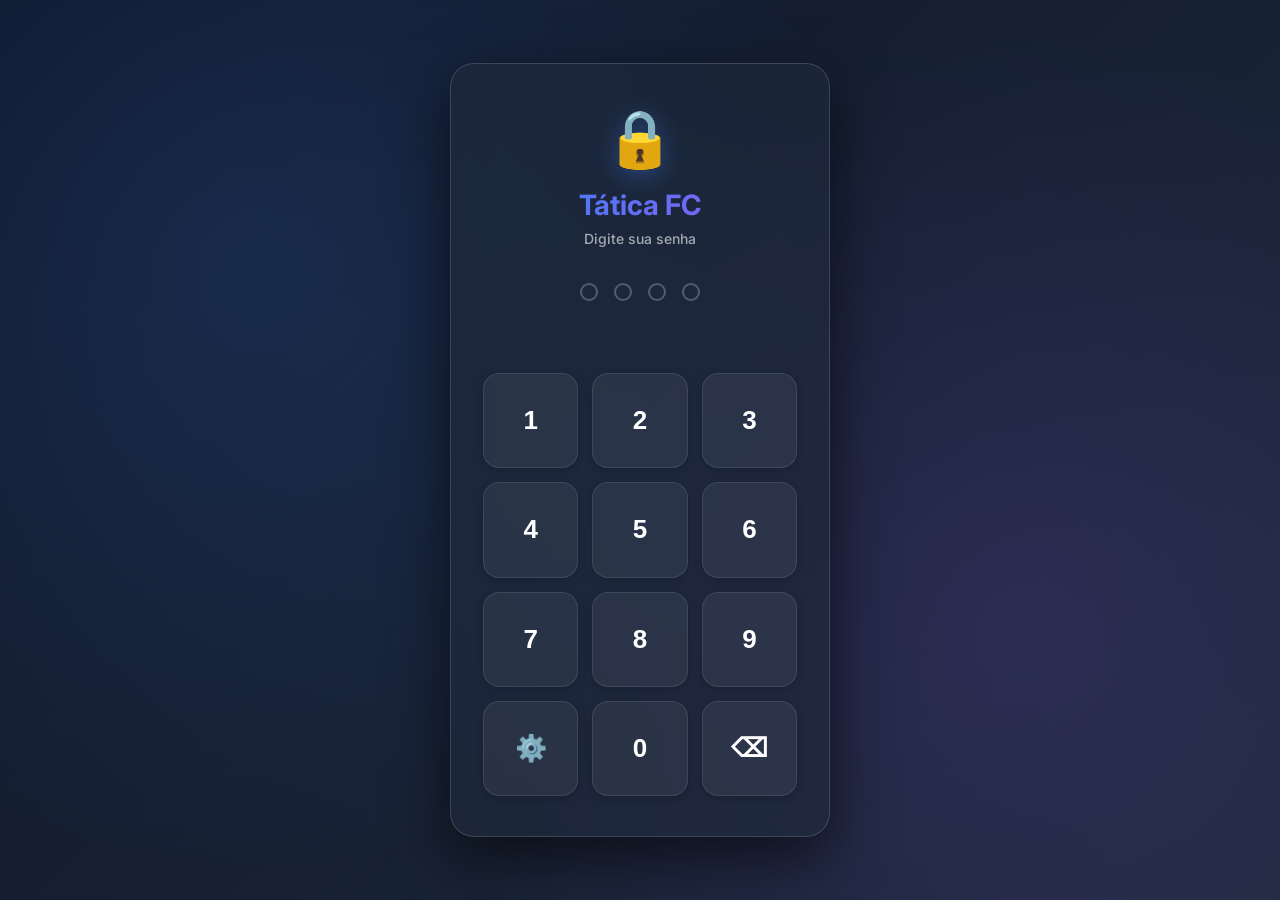
==== tatica.html @ 91f162cd "Create tatica.html" ====
<!DOCTYPE html>
<html lang="pt-BR">
<head>
  <meta charset="UTF-8">
  <meta name="viewport" content="width=device-width, initial-scale=1.0, maximum-scale=1.0, user-scalable=no">
  <title>Tática FC</title>
  <link rel="stylesheet" href="style.css">
</head>
<body>
  <!-- LOGIN -->
  <div id="login-screen" class="pin-screen">
    <div class="pin-container">
      <div class="pin-header">
        <div class="pin-icon">🔒</div>
        <h2>Tática FC</h2>
        <p>Digite sua senha</p>
      </div>
      <div class="pin-dots" id="login-dots"></div>
      <div class="pin-msg" id="login-msg"></div>
      <div class="pin-keypad">
        <button onclick="loginPress('1')">1</button>
        <button onclick="loginPress('2')">2</button>
        <button onclick="loginPress('3')">3</button>
        <button onclick="loginPress('4')">4</button>
        <button onclick="loginPress('5')">5</button>
        <button onclick="loginPress('6')">6</button>
        <button onclick="loginPress('7')">7</button>
        <button onclick="loginPress('8')">8</button>
        <button onclick="loginPress('9')">9</button>
        <button onclick="openChangePassword()">⚙️</button>
        <button onclick="loginPress('0')">0</button>
        <button onclick="loginDel()">⌫</button>
      </div>
    </div>
  </div>

  <!-- TROCAR SENHA -->
  <div id="change-screen" class="pin-screen hidden">
    <div class="pin-container">
      <div class="pin-header">
        <div class="pin-icon" id="change-icon">🔐</div>
        <h2>Alterar Senha</h2>
        <p id="change-subtitle">Digite a senha mestre</p>
      </div>
      <div class="pin-dots" id="change-dots"></div>
      <div class="pin-msg" id="change-msg"></div>
      <div class="pin-keypad">
        <button onclick="changePress('1')">1</button>
        <button onclick="changePress('2')">2</button>
        <button onclick="changePress('3')">3</button>
        <button onclick="changePress('4')">4</button>
        <button onclick="changePress('5')">5</button>
        <button onclick="changePress('6')">6</button>
        <button onclick="changePress('7')">7</button>
        <button onclick="changePress('8')">8</button>
        <button onclick="changePress('9')">9</button>
        <button onclick="closeChangePassword()">✕</button>
        <button onclick="changePress('0')">0</button>
        <button onclick="changeDel()">⌫</button>
      </div>
    </div>
  </div>

  <!-- APP -->
  <div class="app hidden">
    <header class="app-header">
  <div style="display:flex;align-items:center;gap:12px">
    <button onclick="window.location='index.html'" style="padding:8px 12px;border-radius:8px;border:1px solid rgba(255,255,255,.2);background:rgba(255,255,255,.05);color:#f1f5f9;font-size:13px;font-weight:600;cursor:pointer">← Times</button>
    <h1>Tática FC</h1>
  </div>
  <select id="formation-select" onchange="changeFormation()">
    <option value="4-4-2">4-4-2</option>
    <option value="4-3-3">4-3-3</option>
    <option value="4-2-3-1">4-2-3-1</option>
    <option value="4-5-1">4-5-1</option>
    <option value="3-5-2">3-5-2</option>
    <option value="3-4-3">3-4-3</option>
    <option value="5-3-2">5-3-2</option>
    <option value="5-4-1">5-4-1</option>
    <option value="4-1-4-1">4-1-4-1</option>
    <option value="4-3-2-1">4-3-2-1</option>
  </select>
</header>

    <!-- EDITOR DE NOME -->
    <div class="name-editor" id="name-editor">
      <input type="text" id="edit-name-input" placeholder="Selecione um jogador no campo" disabled>
      <button onclick="savePlayerName()" id="save-name-btn" disabled>Salvar</button>
    </div>

    <div id="pitch-container"
         ondragover="allowDrop(event)"
         ondragleave="dragLeave(event)"
         ondrop="dropNoCampo(event)">
      <div class="pitch-lines">
        <div class="grass-pattern"></div>
        <div class="center-circle"></div>
        <div class="penalty-area top"></div>
        <div class="penalty-area bottom"></div>
        <div class="goal-area top"></div>
        <div class="goal-area bottom"></div>
        <div class="halfway-line"></div>
      </div>
      <div id="field-players"></div>
    </div>

    <!-- ADICIONAR JOGADOR -->
    <div class="add-player-bar">
  <input type="number" id="new-player-number" placeholder="Nº" 
         min="1" max="99" class="input-number">
  <input type="text" id="new-player-input" placeholder="Nome do jogador..." 
         autocomplete="off" autocorrect="off" spellcheck="false">
  <button onclick="addPlayer()">+ Adicionar</button>
</div>

    <!-- BANCO DE RESERVAS -->
    <div class="section">
      <h3>Banco de Reservas</h3>
      <div id="bench-list" class="player-list"
           ondragover="allowDrop(event)" 
           ondragleave="dragLeave(event)" 
           ondrop="dropToBench(event)">
      </div>
    </div>

    <!-- AUSENTES -->
    <div class="section ausentes">
      <h3>Ausentes</h3>
      <div id="ausentes-list" class="player-list"
           ondragover="allowDrop(event)" 
           ondragleave="dragLeave(event)" 
           ondrop="dropToAusentes(event)">
      </div>
    </div>
  </div>

  <script src="script.js"></script>
  </div> <!-- fecha.app -->
</body>
</html>
---- style.css ----
@import url('https://fonts.googleapis.com/css2?family=Inter:wght@400;600;700&display=swap');

* {
  margin: 0;
  padding: 0;
  box-sizing: border-box;
  -webkit-tap-highlight-color: transparent;
}

body {
  font-family: 'Inter', -apple-system, BlinkMacSystemFont, 'Segoe UI', Roboto, sans-serif;
  background: linear-gradient(135deg, #0f172a 0%, #1e293b 50%, #0f172a 100%);
  color: #f1f5f9;
  overflow-x: hidden;
  min-height: 100vh;
}

.hidden { display: none!important; }

/* LOGIN - MANTIDO */
.pin-screen {
  position: fixed;
  inset: 0;
  background: 
    radial-gradient(circle at 20% 30%, rgba(59,130,246,0.15) 0%, transparent 50%),
    radial-gradient(circle at 80% 70%, rgba(139,92,246,0.15) 0%, transparent 50%),
    linear-gradient(135deg, #0f172a 0%, #1e293b 100%);
  display: flex;
  align-items: center;
  justify-content: center;
  z-index: 9999;
}
.pin-container {
  width: 100%;
  max-width: 380px;
  padding: 40px 32px;
  background: rgba(30,41,59,0.7);
  backdrop-filter: blur(20px);
  border: 1px solid rgba(255,255,255,.15);
  border-radius: 24px;
  box-shadow: 0 20px 60px rgba(0,0,0,.6);
  animation: fadeInScale 0.4s ease;
}
.pin-header {
  text-align: center;
  margin-bottom: 36px;
}
.pin-icon { 
  font-size: 56px; 
  margin-bottom: 16px;
  filter: drop-shadow(0 4px 12px rgba(59,130,246,0.4));
  animation: pulse 2s ease-in-out infinite;
}
.pin-header h2 { 
  font-size: 28px; 
  margin-bottom: 8px;
  font-weight: 700;
  background: linear-gradient(135deg, #3b82f6, #8b5cf6);
  background-clip: text; /* ADICIONA ESSA LINHA */
  -webkit-background-clip: text;
  -webkit-text-fill-color: transparent;
}
.pin-header p { 
  color: rgba(255,255,255,.6); 
  font-size: 14px;
  font-weight: 500;
}
.pin-dots {
  display: flex;
  justify-content: center;
  gap: 16px;
  margin-bottom: 28px;
  min-height: 20px;
}
.pin-dot {
  width: 18px;
  height: 18px;
  border: 2px solid rgba(255,255,255,0.25);
  border-radius: 50%;
  transition: all 0.25s cubic-bezier(0.4, 0, 0.2, 1);
}
.pin-dot.filled { 
  background: linear-gradient(135deg, #3b82f6, #2563eb);
  border-color: #3b82f6;
  box-shadow: 0 0 16px rgba(59,130,246,0.6);
  transform: scale(1.1);
}
.pin-dot.error { 
  background: #ef4444; 
  border-color: #ef4444;
  box-shadow: 0 0 16px rgba(239,68,68,0.6);
  animation: shake 0.4s;
}
.pin-dot.success { 
  background: #22c55e; 
  border-color: #22c55e;
  box-shadow: 0 0 16px rgba(34,197,94,0.6);
}
@keyframes fadeInScale {
  from { opacity: 0; transform: scale(0.9); }
  to { opacity: 1; transform: scale(1); }
}
@keyframes shake {
  0%, 100% { transform: translateX(0); }
  20% { transform: translateX(-8px); }
  40% { transform: translateX(8px); }
  60% { transform: translateX(-8px); }
  80% { transform: translateX(8px); }
}
@keyframes pulse {
  0%, 100% { transform: scale(1); }
  50% { transform: scale(1.05); }
}
.pin-msg {
  text-align: center;
  min-height: 22px;
  font-size: 13px;
  font-weight: 600;
  margin-bottom: 20px;
  transition: all 0.2s;
}
.pin-msg.error { 
  color: #f87171;
  text-shadow: 0 0 12px rgba(248,113,113,0.4);
}
.pin-msg.success { 
  color: #4ade80;
  text-shadow: 0 0 12px rgba(74,222,128,0.4);
}
.pin-keypad {
  display: grid;
  grid-template-columns: repeat(3, 1fr);
  gap: 14px;
}
.pin-keypad button {
  aspect-ratio: 1;
  border: none;
  border-radius: 16px;
  background: rgba(255,255,255,.06);
  border: 1px solid rgba(255,255,255,.1);
  color: #fff;
  font-size: 26px;
  font-weight: 700;
  cursor: pointer;
  transition: all 0.15s cubic-bezier(0.4, 0, 0.2, 1);
  box-shadow: 0 2px 8px rgba(0,0,0,0.2);
}
.pin-keypad button:hover {
  background: rgba(255,255,255,.1);
  border-color: rgba(59,130,246,.5);
  transform: translateY(-2px);
  box-shadow: 0 4px 16px rgba(59,130,246,0.3);
}
.pin-keypad button:active {
  background: rgba(59,130,246,0.25);
  transform: scale(.92);
  box-shadow: 0 0 20px rgba(59,130,246,0.5);
}

/* APP */
.app {
  max-width: 600px;
  margin: 0 auto;
  padding-bottom: 40px;
}
/* HEADER PREMIUM */
.app-header {
  display: flex;
  justify-content: space-between;
  align-items: center;
  padding: 20px 16px;
  background: rgba(30,41,59,0.7);
  backdrop-filter: blur(12px);
  border-bottom: 1px solid rgba(255,255,255,.1);
  position: sticky;
  top: 0;
  z-index: 100;
  margin-bottom: 16px;
}
.app-header h1 {
  font-size: 20px;
  flex: 1;
  font-weight: 700;
  background: linear-gradient(135deg, #3b82f6, #8b5cf6);
  background-clip: text; /* ADICIONA ESSA */
  -webkit-background-clip: text;
  -webkit-text-fill-color: transparent;
  color: #3b82f6; /* fallback se o gradiente não carregar */
}
#formation-select {
  padding: 8px 12px;
  border-radius: 8px;
  border: 1px solid rgba(255,255,255,.2);
  background: rgba(15,23,42,0.6);
  color: #fff;
  font-size: 14px;
  font-weight: 600;
}

/* ADD PLAYER BAR */
.add-player-bar {
  display: flex;
  flex-wrap: wrap;
  gap: 8px;
  padding: 12px;
  background: rgba(30,41,59,0.7);
  backdrop-filter: blur(12px);
  border-bottom: 1px solid rgba(255,255,255,.1);
}
@media (max-width: 480px) {
  .add-player-bar {
    grid-template-columns: 60px 1fr;
    grid-template-rows: auto auto;
  }
  .add-player-bar button {
    width: 100%;
  }
}
.input-number {
  width: 70px;
  min-width: 60px;
  padding: 12px;
  border-radius: 10px;
  border: 1px solid rgba(255,255,255,.2);
  background: rgba(15,23,42,0.6);
  color: #fff;
  font-size: 15px;
  text-align: center;
  font-weight: 600;
  transition: all 0.2s;
}
.input-number:focus {
  outline: none;
  border-color: #3b82f6;
  box-shadow: 0 0 0 3px rgba(59,130,246,0.2);
}
.add-player-bar input[type="text"] {
  flex: 1 1 120px;
  min-width: 0;
  padding: 12px 16px;
  border-radius: 10px;
  border: 1px solid rgba(255,255,255,.2);
  background: rgba(15,23,42,0.6);
  color: #fff;
  font-size: 15px;
  transition: all 0.2s;
}
.add-player-bar input[type="text"]:focus {
  outline: none;
  border-color: #3b82f6;
  box-shadow: 0 0 0 3px rgba(59,130,246,0.2);
}
.add-player-bar button {
  flex: 0 0 auto;
  padding: 12px 20px;
  border-radius: 10px;
  border: none;
  background: #3b82f6;
  color: #fff;
  font-weight: 600;
  cursor: pointer;
  transition: all 0.2s;
  box-shadow: 0 2px 8px rgba(59,130,246,0.3);
  white-space: nowrap;
}

.add-player-bar button:active {
  transform: scale(.95);
  background: #2563eb;
}

.add-player-bar button:active {
  transform: scale(.95);
  background: #2563eb;
}

/* CAMPO - MANTIDO COM MELHORIAS */
#pitch-container {
  width: 100%;
  aspect-ratio: 7/10;
  position: relative;
  margin: 16px 0;
  border-radius: 16px;
  overflow: hidden;
  box-shadow: 0 8px 32px rgba(0,0,0,.5);
}

.pitch-lines {
  position: absolute;
  inset: 0;
  background: 
    radial-gradient(circle at 50% 50%, rgba(255,255,255,0.08) 0%, transparent 25%),
    linear-gradient(180deg, #15803d 0%, #166534 100%);
  border: 2px solid rgba(255,255,255,0.2);
}

.grass-pattern {
  position: absolute;
  inset: 0;
  background: repeating-linear-gradient(
    90deg,
    rgba(255,255,255,.03) 0px,
    rgba(255,255,255,.03) 40px,
    transparent 40px,
    transparent 80px
  );
}

.halfway-line {
  position: absolute;
  top: 50%;
  left: 0;
  right: 0;
  height: 0;
  border-top: 2px solid rgba(255,255,255,.4);
}

.center-circle {
  position: absolute;
  top: 50%;
  left: 50%;
  width: 80px;
  height: 80px;
  margin: -40px 0 0 -40px;
  border: 2px solid rgba(255,255,255,.4);
  border-radius: 50%;
}

.penalty-area {
  position: absolute;
  width: 60%;
  height: 16%;
  left: 20%;
  border: 2px solid rgba(255,255,255,.4);
}
.penalty-area.top { top: 0; border-top: none; }
.penalty-area.bottom { bottom: 0; border-bottom: none; }

.goal-area {
  position: absolute;
  width: 30%;
  height: 8%;
  left: 35%;
  border: 2px solid rgba(255,255,255,.4);
}
.goal-area.top { top: 0; border-top: none; }
.goal-area.bottom { bottom: 0; border-bottom: none; }

#field-slots {
  position: absolute;
  inset: 0;
}

/* JOGADOR NO CAMPO - MELHORADO */
.field-player {
  position: absolute;
  width: 48px; /* era 56px */
  height: 48px; /* era 56px */
  cursor: grab;
  z-index: 10;
  touch-action: none;
  transition: all 0.2s;
}
.field-player:active {
  cursor: grabbing;
}
.field-player.selected .field-dot {
  box-shadow: 0 0 0 4px #3b82f6, 0 8px 20px rgba(59,130,246,0.6);
  transform: scale(1.1);
}
.field-player.is-dragging {
  z-index: 100;
  opacity:.8;
  transform: scale(1.15);
}
.field-dot {
  width: 100%;
  height: 100%;
  border-radius: 50%;
  background: linear-gradient(135deg, #3b82f6, #2563eb);
  border: 3px solid #fff;
  display: flex;
  align-items: center;
  justify-content: center;
  font-weight: 700;
  font-size: 16px; /* era 18px */
  color: #fff;
  box-shadow: 0 4px 16px rgba(59,130,246,.5);
  transition: all 0.2s;
  animation: dropIn 0.3s ease;
}

@keyframes dropIn {
  from { transform: scale(0) rotate(180deg); opacity: 0; }
  to { transform: scale(1) rotate(0deg); opacity: 1; }
}

.field-player.gk .field-dot {
  background: linear-gradient(135deg, #f59e0b, #d97706);
}

.field-name {
  position: absolute;
  top: 100%;
  left: 50%;
  transform: translateX(-50%);
  margin-top: 2px; /* era 4px */
  background: rgba(0,0,0,.9);
  padding: 2px 6px; /* era 3px 8px */
  border-radius: 4px;
  font-size: 10px; /* era 11px */
  font-weight: 600;
  white-space: nowrap;
  pointer-events: none;
  border: 1px solid rgba(255,255,255,.2);
}

/* SECTIONS - MELHORADO */
.section {
  padding: 0 12px;
  margin-bottom: 20px;
}
.section h3 {
  font-size: 13px;
  font-weight: 700;
  color: rgba(241,245,249,.6);
  margin-bottom: 10px;
  text-transform: uppercase;
  letter-spacing: 1px;
}
.section.ausentes h3 {
  color: #ef4444;
}

.section-header {
  display: flex;
  justify-content: space-between;
  align-items: center;
  margin-bottom: 12px;
}

.player-list {
  min-height: 70px;
  background: rgba(30,41,59,0.4);
  backdrop-filter: blur(8px);
  border-radius: 12px;
  padding: 12px;
  border: 2px dashed transparent;
  transition: all 0.2s;
}
.player-list.drag-over {
  background: rgba(59,130,246,.1);
  border-color: #3b82f6;
}

/* BENCH CHIP - MELHORADO */
.bench-chip {
  display: flex;
  align-items: center;
  gap: 10px;
  padding: 12px 14px;
  background: rgba(51,65,85,0.8);
  backdrop-filter: blur(8px);
  border: 1px solid rgba(255,255,255,.1);
  border-radius: 12px;
  margin-bottom: 8px;
  cursor: grab;
  touch-action: pan-y;
  transition: all 0.2s;
}
.bench-chip:hover {
  background: rgba(71,85,105,0.9);
  transform: translateY(-2px);
  box-shadow: 0 4px 12px rgba(0,0,0,0.3);
}
.bench-chip:active {
  cursor: grabbing;
  background: rgba(71,85,105,0.9);
  transform: scale(0.98);
}
.bench-chip.ausente {
  background: rgba(239,68,68,.1);
  border: 1px solid rgba(239,68,68,0.3);
  opacity:.8;
}

.player-name {
  flex: 1;
  font-size: 15px;
  font-weight: 600;
}

.status-btn {
  width: 8px;
  height: 8px;
  border-radius: 50%;
  flex-shrink: 0;
}
.status-btn.faltou {
  background: #ef4444;
}
.status-btn.indefinido {
  background: rgba(255,255,255,0.3);
}

.btn-action {
  padding: 6px 12px;
  border: none;
  border-radius: 8px;
  background: #3b82f6;
  color: #fff;
  font-size: 13px;
  font-weight: 600;
  cursor: pointer;
  transition: all 0.2s;
}
.btn-action:active {
  transform: scale(.95);
  background: #2563eb;
}

.btn-remove {
  width: 28px;
  height: 28px;
  border: none;
  border-radius: 8px;
  background: transparent;
  color: rgba(255,255,255,.4);
  font-size: 18px;
  cursor: pointer;
  flex-shrink: 0;
  transition: all 0.2s;
}
.btn-remove:active {
  background: rgba(239,68,68,.2);
  color: #ef4444;
}

.bench-empty {
  display: block;
  text-align: center;
  padding: 20px;
  color: rgba(255,255,255,.4);
  font-size: 14px;
  font-style: italic;
}

/* MENU CONTEXTO - MELHORADO */
#context-menu {
  position: fixed;
  background: rgba(30,41,59,0.95);
  backdrop-filter: blur(16px);
  border: 1px solid rgba(255,255,255,.2);
  border-radius: 12px;
  padding: 8px;
  box-shadow: 0 12px 32px rgba(0,0,0,.5);
  z-index: 9999;
  overflow: hidden;
  min-width: 180px;
  animation: menuIn 0.15s ease;
}

@keyframes menuIn {
  from { transform: scale(0.9); opacity: 0; }
  to { transform: scale(1); opacity: 1; }
}

.context-item {
  padding: 10px 16px;
  cursor: pointer;
  border-radius: 8px;
  font-size: 14px;
  font-weight: 500;
  white-space: nowrap;
  transition: all 0.15s;
}

.context-item:hover {
  background: rgba(59,130,246,.2);
  transition: all 0.15s; /* opcional, só deixa suave */
}

.context-item.danger {
  color: #f87171;
}

.context-item.danger:hover {
  background: rgba(239,68,68,.2);
}

.header-left {
  display: flex;
  align-items: center;
  gap: 12px;
}

.logo {
  font-size: 32px;
  filter: drop-shadow(0 2px 8px rgba(59,130,246,0.5));
}

.subtitle {
  font-size: 12px;
  color: rgba(241,245,249,.5);
  font-weight: 500;
}

.header-stats {
  display: flex;
  gap: 16px;
}

.stat {
  text-align: center;
}

.stat-value {
  display: block;
  font-size: 20px;
  font-weight: 700;
  color: #3b82f6;
}

.stat-label {
  font-size: 11px;
  color: rgba(241,245,249,.5);
  text-transform: uppercase;
}

/* CARD ADICIONAR */
.add-card {
  background: rgba(30,41,59,0.7);
  backdrop-filter: blur(12px);
  border: 1px solid rgba(255,255,255,.1);
  border-radius: 16px;
  padding: 16px;
  margin: 0 12px 20px;
  box-shadow: 0 4px 16px rgba(0,0,0,0.3);
}

.add-card-header {
  display: flex;
  align-items: center;
  gap: 8px;
  margin-bottom: 12px;
  font-weight: 600;
  font-size: 14px;
  color: rgba(241,245,249,.8);
}

.add-icon {
  font-size: 18px;
}

.badge {
  background: rgba(59,130,246,0.2);
  color: #3b82f6;
  padding: 4px 10px;
  border-radius: 12px;
  font-size: 12px;
  font-weight: 700;
}

.badge.danger {
  background: rgba(239,68,68,0.2);
  color: #ef4444;
}

#formation-select {
  padding: 8px 12px;
  border-radius: 10px;
  border: 1px solid rgba(255,255,255,.2);
  background: rgba(15,23,42,0.6);
  color: #fff;
  font-size: 13px;
  font-weight: 600;
  cursor: pointer;
}

/* MOBILE - BOLINHAS MENORES */
@media (max-width: 768px) {
  .field-player {
    width: 38px;
    height: 38px;
  }
  
  .field-dot {
    font-size: 13px;
    border-width: 2px;
  }
  
  .field-name {
    font-size: 8px;
    padding: 1px 4px;
    margin-top: 1px;
  }
}

#context-menu {
  position: fixed;
  background: rgba(30,41,59,0.98);
  backdrop-filter: blur(12px);
  border: 1px solid rgba(255,255,255,.15);
  border-radius: 12px;
  padding: 6px;
  min-width: 160px;
  box-shadow: 0 8px 24px rgba(0,0,0,0.5);
  z-index: 9999;
  animation: menuIn 0.15s ease;
}

@keyframes menuIn {
  from {
    opacity: 0;
    transform: scale(0.9);
  }
  to {
    opacity: 1;
    transform: scale(1);
  }
}

.context-item {
  padding: 12px 16px;
  border-radius: 8px;
  font-size: 14px;
  font-weight: 600;
  cursor: pointer;
  transition: background 0.15s;
  white-space: nowrap;
}

.context-item:hover {
  background: rgba(59,130,246,.2);
}

.context-item:active {
  background: rgba(59,130,246,.3);
}
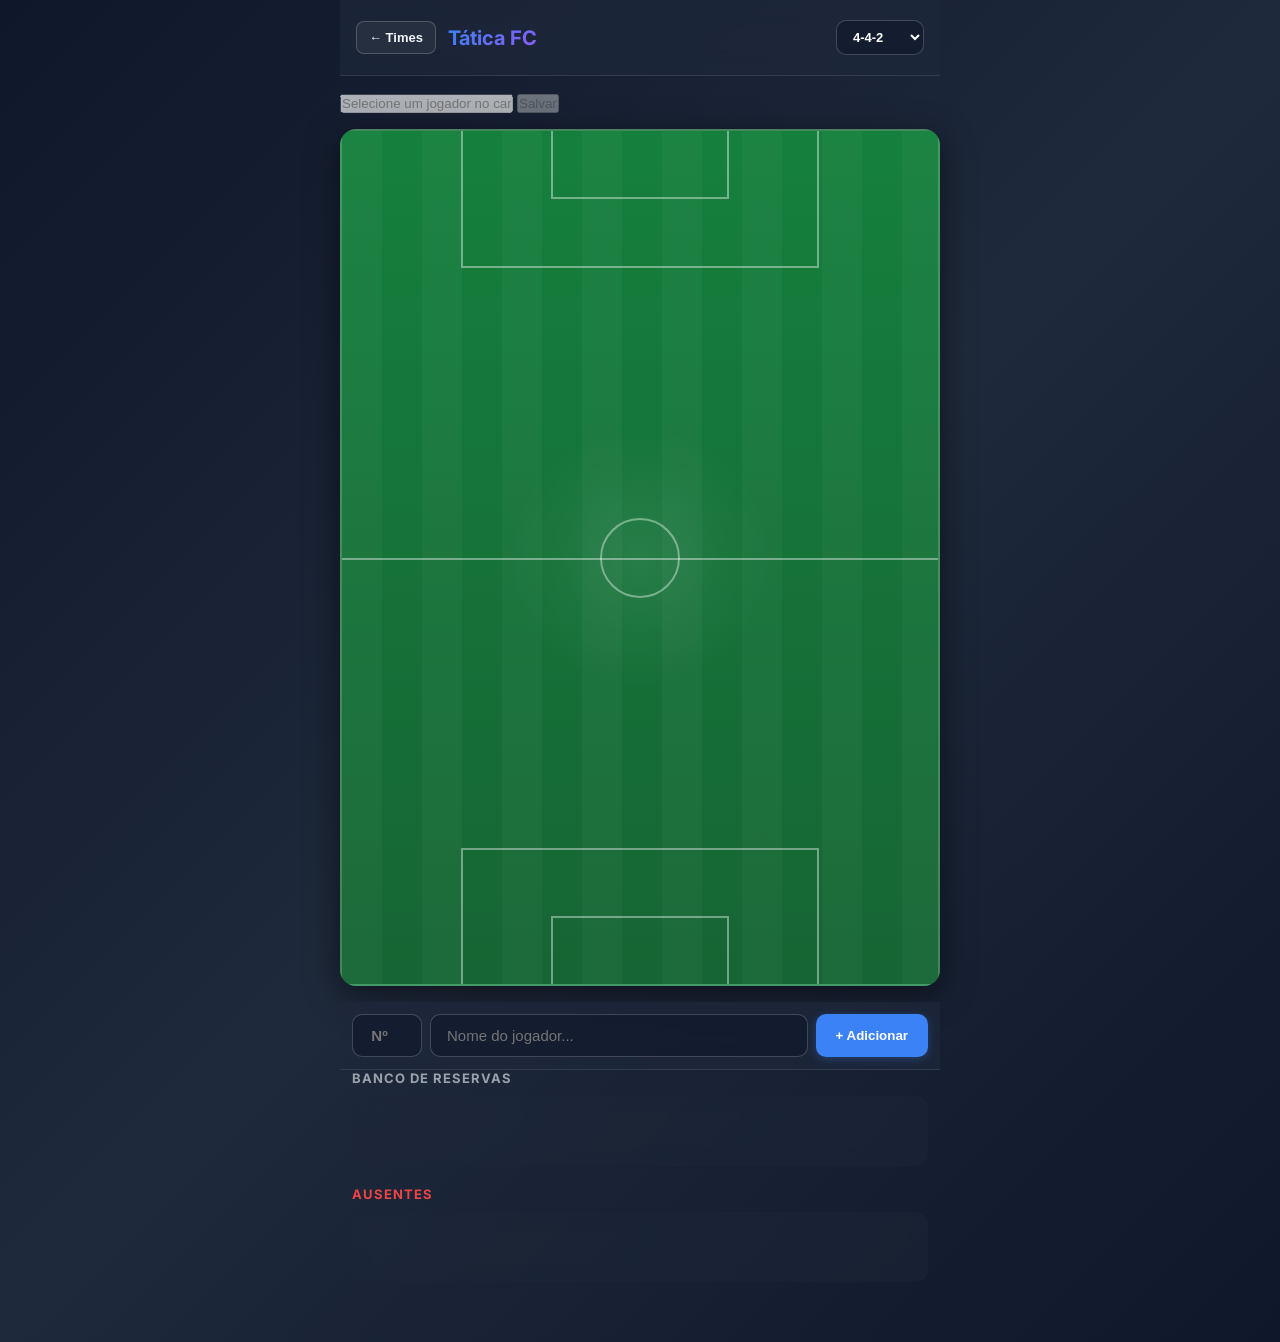
==== commit ac194546: "Remove login screen and add premium badge" ====
--- a/tatica.html
+++ b/tatica.html
@@ -5,93 +5,45 @@
   <meta name="viewport" content="width=device-width, initial-scale=1.0, maximum-scale=1.0, user-scalable=no">
   <title>Tática FC</title>
   <link rel="stylesheet" href="style.css">
+  <style>
+   .premium-badge {
+      position: absolute; top: 12px; right: 12px;
+      background: linear-gradient(135deg, #fbbf24, #f59e0b);
+      color: #000; padding: 4px 12px; border-radius: 20px;
+      font-size: 11px; font-weight: 700; display: none; z-index: 100;
+    }
+   .premium-badge.show { display: block; }
+  </style>
 </head>
 <body>
-  <!-- LOGIN -->
-  <div id="login-screen" class="pin-screen">
-    <div class="pin-container">
-      <div class="pin-header">
-        <div class="pin-icon">🔒</div>
-        <h2>Tática FC</h2>
-        <p>Digite sua senha</p>
+  <!-- APP DIRETO - SEM LOGIN -->
+  <div class="app">
+    <div class="premium-badge" id="premium-badge">⭐ PREMIUM</div>
+    <header class="app-header">
+      <div style="display:flex;align-items:center;gap:12px">
+        <button onclick="window.location='index.html'" style="padding:8px 12px;border-radius:8px;border:1px solid rgba(255,255,255,.2);background:rgba(255,255,255,.05);color:#f1f5f9;font-size:13px;font-weight:600;cursor:pointer">← Times</button>
+        <h1>Tática FC</h1>
       </div>
-      <div class="pin-dots" id="login-dots"></div>
-      <div class="pin-msg" id="login-msg"></div>
-      <div class="pin-keypad">
-        <button onclick="loginPress('1')">1</button>
-        <button onclick="loginPress('2')">2</button>
-        <button onclick="loginPress('3')">3</button>
-        <button onclick="loginPress('4')">4</button>
-        <button onclick="loginPress('5')">5</button>
-        <button onclick="loginPress('6')">6</button>
-        <button onclick="loginPress('7')">7</button>
-        <button onclick="loginPress('8')">8</button>
-        <button onclick="loginPress('9')">9</button>
-        <button onclick="openChangePassword()">⚙️</button>
-        <button onclick="loginPress('0')">0</button>
-        <button onclick="loginDel()">⌫</button>
-      </div>
-    </div>
-  </div>
+      <select id="formation-select" onchange="changeFormation()">
+        <option value="4-4-2">4-4-2</option>
+        <option value="4-3-3">4-3-3</option>
+        <option value="4-2-3-1">4-2-3-1</option>
+        <option value="4-5-1">4-5-1</option>
+        <option value="3-5-2">3-5-2</option>
+        <option value="3-4-3">3-4-3</option>
+        <option value="5-3-2">5-3-2</option>
+        <option value="5-4-1">5-4-1</option>
+        <option value="4-1-4-1">4-1-4-1</option>
+        <option value="4-3-2-1">4-3-2-1</option>
+      </select>
+    </header>
 
-  <!-- TROCAR SENHA -->
-  <div id="change-screen" class="pin-screen hidden">
-    <div class="pin-container">
-      <div class="pin-header">
-        <div class="pin-icon" id="change-icon">🔐</div>
-        <h2>Alterar Senha</h2>
-        <p id="change-subtitle">Digite a senha mestre</p>
-      </div>
-      <div class="pin-dots" id="change-dots"></div>
-      <div class="pin-msg" id="change-msg"></div>
-      <div class="pin-keypad">
-        <button onclick="changePress('1')">1</button>
-        <button onclick="changePress('2')">2</button>
-        <button onclick="changePress('3')">3</button>
-        <button onclick="changePress('4')">4</button>
-        <button onclick="changePress('5')">5</button>
-        <button onclick="changePress('6')">6</button>
-        <button onclick="changePress('7')">7</button>
-        <button onclick="changePress('8')">8</button>
-        <button onclick="changePress('9')">9</button>
-        <button onclick="closeChangePassword()">✕</button>
-        <button onclick="changePress('0')">0</button>
-        <button onclick="changeDel()">⌫</button>
-      </div>
-    </div>
-  </div>
-
-  <!-- APP -->
-  <div class="app hidden">
-    <header class="app-header">
-  <div style="display:flex;align-items:center;gap:12px">
-    <button onclick="window.location='index.html'" style="padding:8px 12px;border-radius:8px;border:1px solid rgba(255,255,255,.2);background:rgba(255,255,255,.05);color:#f1f5f9;font-size:13px;font-weight:600;cursor:pointer">← Times</button>
-    <h1>Tática FC</h1>
-  </div>
-  <select id="formation-select" onchange="changeFormation()">
-    <option value="4-4-2">4-4-2</option>
-    <option value="4-3-3">4-3-3</option>
-    <option value="4-2-3-1">4-2-3-1</option>
-    <option value="4-5-1">4-5-1</option>
-    <option value="3-5-2">3-5-2</option>
-    <option value="3-4-3">3-4-3</option>
-    <option value="5-3-2">5-3-2</option>
-    <option value="5-4-1">5-4-1</option>
-    <option value="4-1-4-1">4-1-4-1</option>
-    <option value="4-3-2-1">4-3-2-1</option>
-  </select>
-</header>
-
-    <!-- EDITOR DE NOME -->
     <div class="name-editor" id="name-editor">
       <input type="text" id="edit-name-input" placeholder="Selecione um jogador no campo" disabled>
       <button onclick="savePlayerName()" id="save-name-btn" disabled>Salvar</button>
     </div>
 
-    <div id="pitch-container"
-         ondragover="allowDrop(event)"
-         ondragleave="dragLeave(event)"
-         ondrop="dropNoCampo(event)">
+    <div id="pitch-container" ondragover="allowDrop(event)" ondragleave="dragLeave(event)" ondrop="dropNoCampo(event)">
       <div class="pitch-lines">
         <div class="grass-pattern"></div>
         <div class="center-circle"></div>
@@ -104,37 +56,23 @@
       <div id="field-players"></div>
     </div>
 
-    <!-- ADICIONAR JOGADOR -->
     <div class="add-player-bar">
-  <input type="number" id="new-player-number" placeholder="Nº" 
-         min="1" max="99" class="input-number">
-  <input type="text" id="new-player-input" placeholder="Nome do jogador..." 
-         autocomplete="off" autocorrect="off" spellcheck="false">
-  <button onclick="addPlayer()">+ Adicionar</button>
-</div>
+      <input type="number" id="new-player-number" placeholder="Nº" min="1" max="99" class="input-number">
+      <input type="text" id="new-player-input" placeholder="Nome do jogador..." autocomplete="off" autocorrect="off" spellcheck="false">
+      <button onclick="addPlayer()">+ Adicionar</button>
+    </div>
 
-    <!-- BANCO DE RESERVAS -->
     <div class="section">
       <h3>Banco de Reservas</h3>
-      <div id="bench-list" class="player-list"
-           ondragover="allowDrop(event)" 
-           ondragleave="dragLeave(event)" 
-           ondrop="dropToBench(event)">
-      </div>
+      <div id="bench-list" class="player-list" ondragover="allowDrop(event)" ondragleave="dragLeave(event)" ondrop="dropToBench(event)"></div>
     </div>
 
-    <!-- AUSENTES -->
     <div class="section ausentes">
       <h3>Ausentes</h3>
-      <div id="ausentes-list" class="player-list"
-           ondragover="allowDrop(event)" 
-           ondragleave="dragLeave(event)" 
-           ondrop="dropToAusentes(event)">
-      </div>
+      <div id="ausentes-list" class="player-list" ondragover="allowDrop(event)" ondragleave="dragLeave(event)" ondrop="dropToAusentes(event)"></div>
     </div>
   </div>
 
   <script src="script.js"></script>
-  </div> <!-- fecha.app -->
 </body>
 </html>
--- a/style.css
+++ b/style.css
@@ -737,3 +737,196 @@
 .context-item:active {
   background: rgba(59,130,246,.3);
 }
+
+.btn-vitalicio {
+  width: 100%;
+  padding: 16px;
+  border-radius: 12px;
+  border: none;
+  background: linear-gradient(135deg, #fbbf24, #f59e0b);
+  color: #000;
+  font-size: 16px;
+  font-weight: 700;
+  cursor: pointer;
+  margin-bottom: 12px;
+}
+
+.btn-premium {
+  width: 100%;
+  padding: 16px;
+  border-radius: 12px;
+  border: none;
+  background: linear-gradient(135deg, #3b82f6, #8b5cf6);
+  color: #fff;
+  font-size: 16px;
+  font-weight: 700;
+  cursor: pointer;
+  margin-bottom: 12px;
+  transition: all 0.2s;
+}
+
+.btn-premium:hover {
+  transform: translateY(-2px);
+  box-shadow: 0 8px 24px rgba(59,130,246,0.4);
+}
+
+.btn-vitalicio {
+  width: 100%;
+  padding: 16px;
+  border-radius: 12px;
+  border: none;
+  background: linear-gradient(135deg, #fbbf24, #f59e0b);
+  color: #000;
+  font-size: 16px;
+  font-weight: 700;
+  cursor: pointer;
+  margin-bottom: 12px;
+  transition: all 0.2s;
+  position: relative;
+  overflow: hidden;
+}
+
+.btn-vitalicio:hover {
+  transform: translateY(-2px);
+  box-shadow: 0 8px 24px rgba(251,191,36,0.4);
+}
+
+.btn-vitalicio::before {
+  content: '';
+  position: absolute;
+  top: -50%;
+  left: -50%;
+  width: 200%;
+  height: 200%;
+  background: linear-gradient(45deg, transparent, rgba(255,255,255,.3), transparent);
+  transform: rotate(45deg);
+  animation: shine 3s infinite;
+}
+
+@keyframes shine {
+  0% { transform: translateX(-100%) translateY(-100%) rotate(45deg); }
+  100% { transform: translateX(100%) translateY(100%) rotate(45deg); }
+}
+
+.paywall {
+  display: none;
+  position: fixed;
+  top: 0;
+  left: 0;
+  width: 100%;
+  height: 100%;
+  background: rgba(0,0,0,0.9);
+  backdrop-filter: blur(12px);
+  z-index: 99999;
+  align-items: center;
+  justify-content: center;
+  padding: 20px;
+}
+
+.paywall.show {
+  display: flex;
+}
+
+.paywall-content {
+  background: linear-gradient(135deg, #1e293b, #0f172a);
+  border: 1px solid rgba(59,130,246,.3);
+  border-radius: 24px;
+  padding: 32px 24px;
+  max-width: 400px;
+  width: 100%;
+  text-align: center;
+}
+
+.paywall-content h2 {
+  font-size: 28px;
+  margin-bottom: 12px;
+  background: linear-gradient(135deg, #3b82f6, #8b5cf6);
+  background-clip: text;
+  -webkit-background-clip: text;
+  -webkit-text-fill-color: transparent;
+}
+
+.paywall-content p {
+  color: rgba(241,245,249,.7);
+  margin-bottom: 24px;
+  font-size: 15px;
+}
+
+.paywall-features {
+  text-align: left;
+  margin-bottom: 24px;
+}
+
+.paywall-features div {
+  padding: 10px 0;
+  color: rgba(241,245,249,.9);
+  font-size: 14px;
+}
+
+.btn-premium {
+  width: 100%;
+  padding: 16px;
+  border-radius: 12px;
+  border: none;
+  background: linear-gradient(135deg, #3b82f6, #8b5cf6);
+  color: #fff;
+  font-size: 16px;
+  font-weight: 700;
+  cursor: pointer;
+  margin-bottom: 12px;
+  transition: all 0.2s;
+}
+
+.btn-premium:hover {
+  transform: translateY(-2px);
+  box-shadow: 0 8px 24px rgba(59,130,246,0.4);
+}
+
+.btn-vitalicio {
+  width: 100%;
+  padding: 16px;
+  border-radius: 12px;
+  border: none;
+  background: linear-gradient(135deg, #fbbf24, #f59e0b);
+  color: #000;
+  font-size: 16px;
+  font-weight: 700;
+  cursor: pointer;
+  margin-bottom: 12px;
+  transition: all 0.2s;
+  position: relative;
+  overflow: hidden;
+}
+
+.btn-vitalicio:hover {
+  transform: translateY(-2px);
+  box-shadow: 0 8px 24px rgba(251,191,36,0.4);
+}
+
+.btn-vitalicio::before {
+  content: '';
+  position: absolute;
+  top: -50%;
+  left: -50%;
+  width: 200%;
+  height: 200%;
+  background: linear-gradient(45deg, transparent, rgba(255,255,255,.3), transparent);
+  transform: rotate(45deg);
+  animation: shine 3s infinite;
+}
+
+@keyframes shine {
+  0% { transform: translateX(-100%) translateY(-100%) rotate(45deg); }
+  100% { transform: translateX(100%) translateY(100%) rotate(45deg); }
+}
+
+.btn-close {
+  width: 100%;
+  padding: 12px;
+  border-radius: 12px;
+  border: 1px solid rgba(255,255,255,.1);
+  background: rgba(255,255,255,.05);
+  color: rgba(241,245,249,.7);
+  font-size: 14px;
+  cursor: pointer;
+}
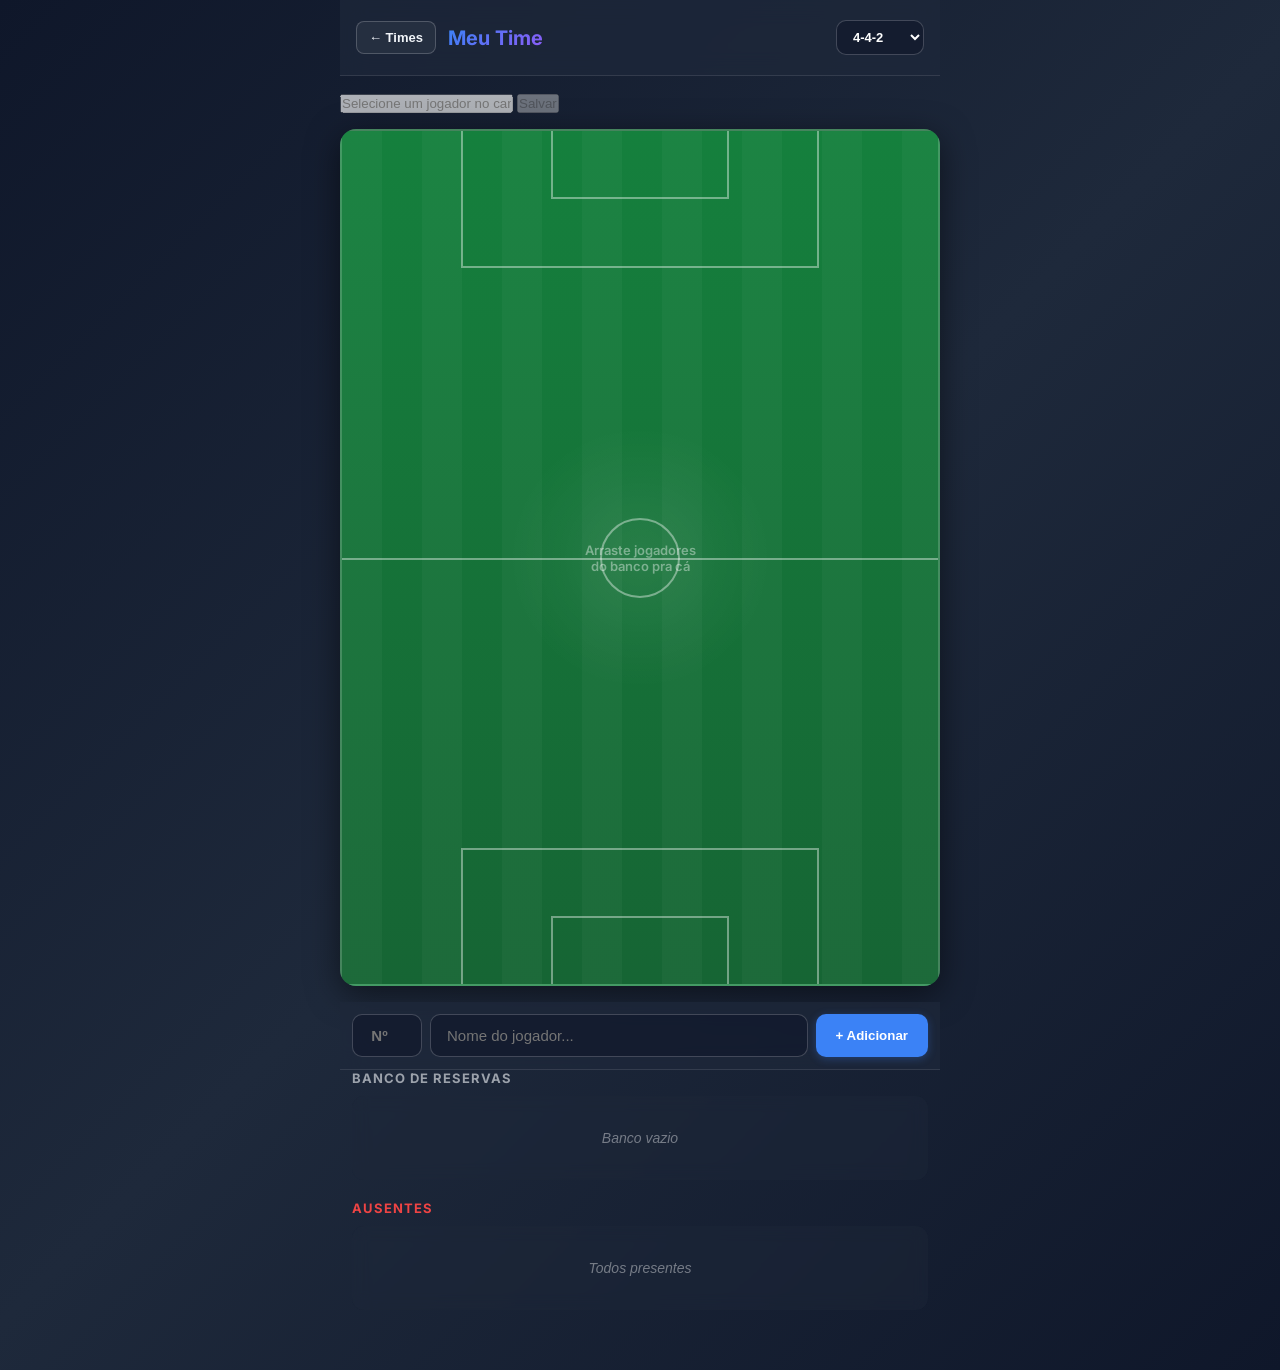
==== commit 249a3503: "Update tatica.html" ====
--- a/tatica.html
+++ b/tatica.html
@@ -36,7 +36,7 @@
         <option value="4-1-4-1">4-1-4-1</option>
         <option value="4-3-2-1">4-3-2-1</option>
       </select>
-    </header>
+ </header>
 
     <div class="name-editor" id="name-editor">
       <input type="text" id="edit-name-input" placeholder="Selecione um jogador no campo" disabled>
--- a/style.css
+++ b/style.css
@@ -930,3 +930,50 @@
   font-size: 14px;
   cursor: pointer;
 }
+
+#menu-jogador-popup {
+  position: fixed;
+  background: rgba(15,23,42,0.98);
+  backdrop-filter: blur(16px);
+  border: 1px solid rgba(59,130,246,0.4);
+  border-radius: 14px;
+  padding: 8px;
+  z-index: 99999;
+  box-shadow: 0 12px 40px rgba(0,0,0,0.7);
+  animation: menuSlide 0.15s ease;
+  min-width: 200px;
+}
+
+@keyframes menuSlide {
+  from { opacity: 0; transform: translateY(-8px) scale(0.95); }
+  to { opacity: 1; transform: translateY(0) scale(1); }
+}
+
+#menu-jogador-popup .menu-titulo {
+  padding: 8px 12px 12px;
+  font-size: 13px;
+  font-weight: 700;
+  color: rgba(241,245,249,0.6);
+  border-bottom: 1px solid rgba(255,255,255,0.1);
+  margin-bottom: 6px;
+}
+
+#menu-jogador-popup button {
+  display: block;
+  width: 100%;
+  padding: 12px 14px;
+  border: none;
+  background: transparent;
+  color: #f1f5f9;
+  text-align: left;
+  cursor: pointer;
+  border-radius: 8px;
+  font-size: 14px;
+  font-weight: 600;
+  transition: all 0.15s;
+}
+
+#menu-jogador-popup button:hover {
+  background: rgba(59,130,246,0.3);
+  transform: translateX(2px);
+}
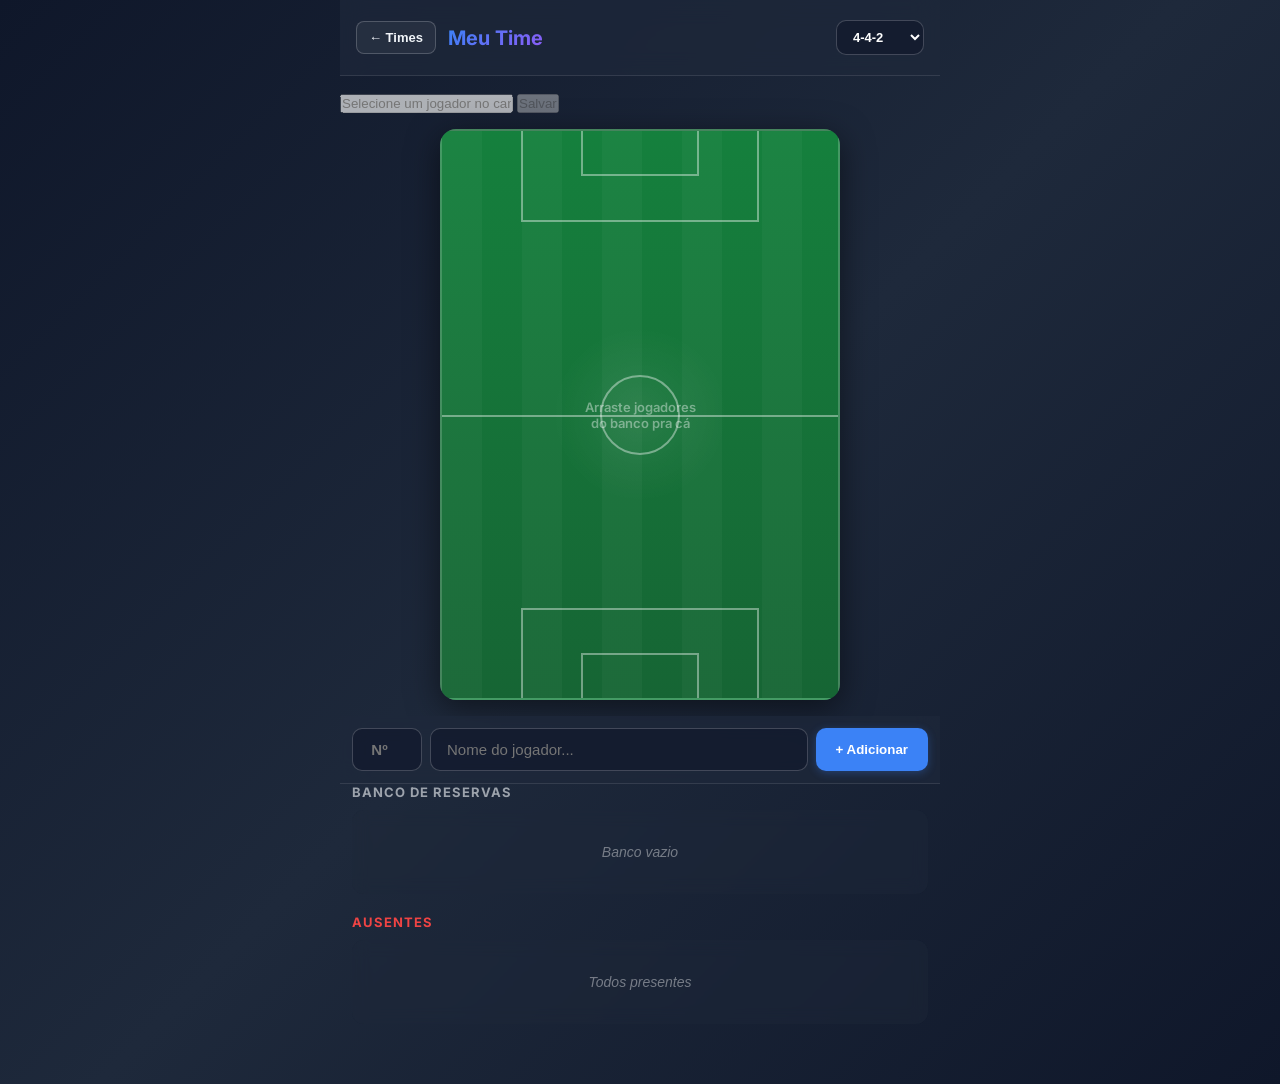
==== commit a37ab20f: "Update tatica.html" ====
--- a/tatica.html
+++ b/tatica.html
@@ -27,8 +27,8 @@
       <select id="formation-select" onchange="changeFormation()">
         <option value="4-4-2">4-4-2</option>
         <option value="4-3-3">4-3-3</option>
-        <option value="4-2-3-1">4-2-3-1</option>
         <option value="4-5-1">4-5-1</option>
+        <option value="4-2-3-1">4-2-3-1</option>        
         <option value="3-5-2">3-5-2</option>
         <option value="3-4-3">3-4-3</option>
         <option value="5-3-2">5-3-2</option>
--- a/style.css
+++ b/style.css
@@ -277,9 +277,10 @@
 /* CAMPO - MANTIDO COM MELHORIAS */
 #pitch-container {
   width: 100%;
+  max-width: 400px; /* Limite no celular */
   aspect-ratio: 7/10;
   position: relative;
-  margin: 16px 0;
+  margin: 16px auto; /* Centraliza */
   border-radius: 16px;
   overflow: hidden;
   box-shadow: 0 8px 32px rgba(0,0,0,.5);
@@ -451,6 +452,10 @@
 .player-list.drag-over {
   background: rgba(59,130,246,.1);
   border-color: #3b82f6;
+}
+
+.player {
+  touch-action: none;
 }
 
 /* BENCH CHIP - MELHORADO */
@@ -677,22 +682,22 @@
   cursor: pointer;
 }
 
-/* MOBILE - BOLINHAS MENORES */
+/* MOBILE - BOLINHAS MAIORES */
 @media (max-width: 768px) {
   .field-player {
-    width: 38px;
-    height: 38px;
+    width: 44px; /* era 38px */
+    height: 44px;
   }
   
   .field-dot {
-    font-size: 13px;
+    font-size: 15px; /* era 13px */
     border-width: 2px;
   }
   
   .field-name {
-    font-size: 8px;
-    padding: 1px 4px;
-    margin-top: 1px;
+    font-size: 9px; /* era 8px */
+    padding: 2px 5px;
+    margin-top: 2px;
   }
 }
 
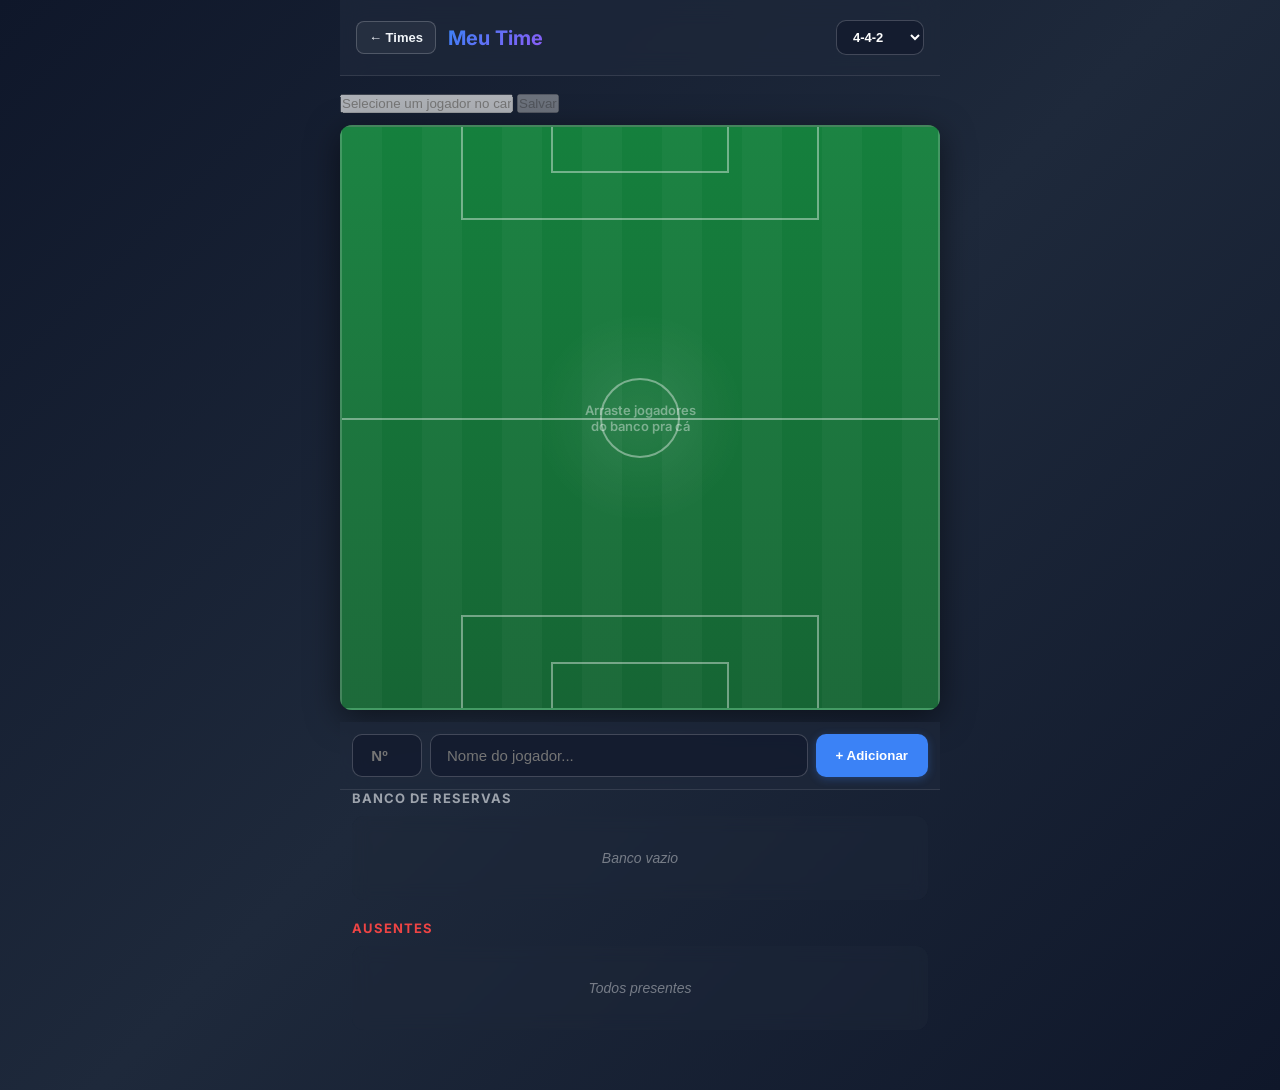
==== commit 48ede15a: "Update tatica.html" ====
--- a/tatica.html
+++ b/tatica.html
@@ -43,18 +43,24 @@
       <button onclick="savePlayerName()" id="save-name-btn" disabled>Salvar</button>
     </div>
 
-    <div id="pitch-container" ondragover="allowDrop(event)" ondragleave="dragLeave(event)" ondrop="dropNoCampo(event)">
-      <div class="pitch-lines">
-        <div class="grass-pattern"></div>
-        <div class="center-circle"></div>
-        <div class="penalty-area top"></div>
-        <div class="penalty-area bottom"></div>
-        <div class="goal-area top"></div>
-        <div class="goal-area bottom"></div>
-        <div class="halfway-line"></div>
-      </div>
-      <div id="field-players"></div>
-    </div>
+    <div id="pitch-container" 
+     ondragover="allowDrop(event)" 
+     ondragleave="dragLeave(event)" 
+     ondrop="dropNoCampo(event)"
+     ontouchend="dropNoCampo(event)">
+  
+  <div class="pitch-lines">
+    <div class="grass-pattern"></div>
+    <div class="center-circle"></div>
+    <div class="penalty-area top"></div>
+    <div class="penalty-area bottom"></div>
+    <div class="goal-area top"></div>
+    <div class="goal-area bottom"></div>
+    <div class="halfway-line"></div>
+  </div>
+  
+  <div id="field-players"></div>
+</div>
 
     <div class="add-player-bar">
       <input type="number" id="new-player-number" placeholder="Nº" min="1" max="99" class="input-number">
--- a/style.css
+++ b/style.css
@@ -277,13 +277,23 @@
 /* CAMPO - MANTIDO COM MELHORIAS */
 #pitch-container {
   width: 100%;
-  max-width: 400px; /* Limite no celular */
-  aspect-ratio: 7/10;
+  max-height: 65vh;  /* Não ocupa a tela toda no mobile */
+  aspect-ratio: 3/4;
   position: relative;
-  margin: 16px auto; /* Centraliza */
-  border-radius: 16px;
+  margin: 12px auto; /* Centraliza */
+  border-radius: 12px;
   overflow: hidden;
   box-shadow: 0 8px 32px rgba(0,0,0,.5);
+  background: #1a5c2e;
+}
+@media (max-width: 480px) {
+  .field-player {
+    width: 32px;
+    height: 32px;
+    font-size: 10px;
+  }
+  
+  /* Se diminuir pra 32px, troca o -20px lá em cima por -16px */
 }
 
 .pitch-lines {
@@ -355,8 +365,8 @@
 /* JOGADOR NO CAMPO - MELHORADO */
 .field-player {
   position: absolute;
-  width: 48px; /* era 56px */
-  height: 48px; /* era 56px */
+  width: 40px; /* era 56px */
+  height: 40px; /* era 56px */
   cursor: grab;
   z-index: 10;
   touch-action: none;
@@ -455,7 +465,22 @@
 }
 
 .player {
-  touch-action: none;
+  width: 40px;
+  height: 40px;
+  position: absolute;
+  /* resto do estilo */
+}
+
+@media (max-width: 480px) {
+  .player {
+    width: 32px; 
+    height: 32px;
+    font-size: 11px;
+  }
+  
+  #pitch-container {
+    aspect-ratio: 2/3; /* Campo mais "esticado" no mobile */
+  }
 }
 
 /* BENCH CHIP - MELHORADO */
@@ -553,31 +578,32 @@
 /* MENU CONTEXTO - MELHORADO */
 #context-menu {
   position: fixed;
-  background: rgba(30,41,59,0.95);
-  backdrop-filter: blur(16px);
-  border: 1px solid rgba(255,255,255,.2);
-  border-radius: 12px;
-  padding: 8px;
-  box-shadow: 0 12px 32px rgba(0,0,0,.5);
+  background: rgba(30,41,59,0.98);
+  backdrop-filter: blur(12px);
+  border: 1px solid rgba(255,255,255,0.15);
+  border-radius: 12px;
+  padding: 6px;
+  box-shadow: 0 8px 24px rgba(0, 0, 0, 0.6);
   z-index: 9999;
   overflow: hidden;
   min-width: 180px;
   animation: menuIn 0.15s ease;
 }
-
 @keyframes menuIn {
   from { transform: scale(0.9); opacity: 0; }
   to { transform: scale(1); opacity: 1; }
 }
 
 .context-item {
-  padding: 10px 16px;
+  padding: 12px 16px;
   cursor: pointer;
   border-radius: 8px;
   font-size: 14px;
-  font-weight: 500;
+  font-weight: 600;
   white-space: nowrap;
-  transition: all 0.15s;
+  transition: background 0.2s;
+  color: #f1f5f9;
+  user-select: none;
 }
 
 .context-item:hover {
@@ -740,7 +766,13 @@
 }
 
 .context-item:active {
-  background: rgba(59,130,246,.3);
+  background: rgba(59, 130, 246, 0.3);
+}
+
+@media (hover: hover) {
+ .context-item:hover {
+    background: rgba(59, 130, 246, 0.2);
+  }
 }
 
 .btn-vitalicio {
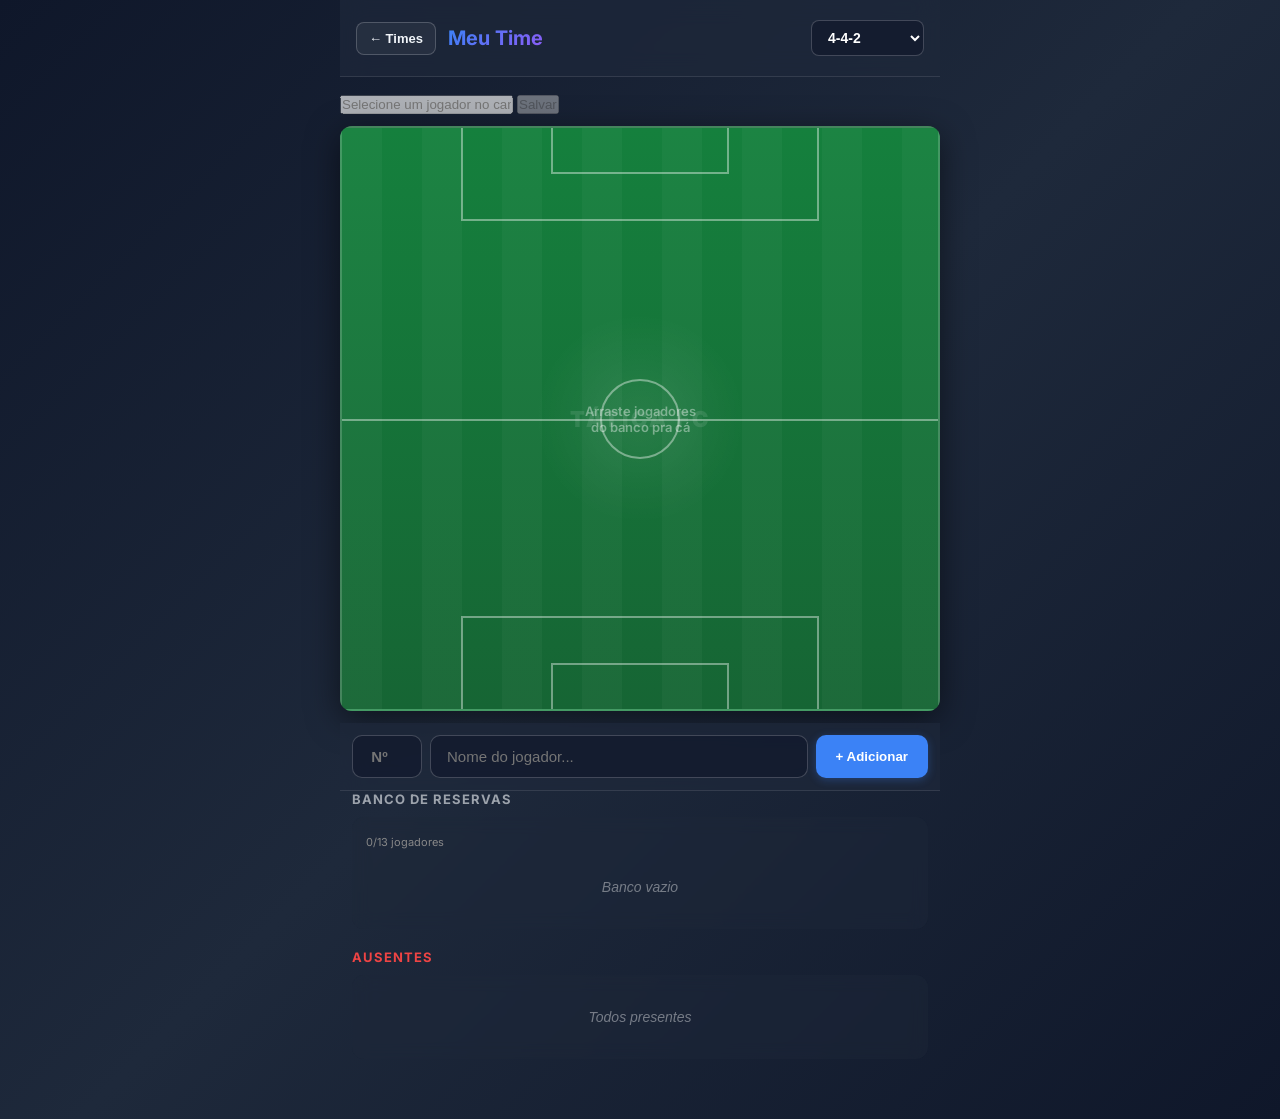
==== commit 4c98f075: "Update tatica.html" ====
--- a/tatica.html
+++ b/tatica.html
@@ -60,6 +60,7 @@
   </div>
   
   <div id="field-players"></div>
+  <div style="position:absolute;bottom:50%;left:50%;transform:translate(-50%,50%);pointer-events:none;z-index:1;opacity:0.10;font-size:22px;font-weight:900;color:#fff;letter-spacing:3px;white-space:nowrap;text-transform:uppercase;user-select:none;">TÁTICA FC</div>
 </div>
 
     <div class="add-player-bar">
--- a/style.css
+++ b/style.css
@@ -195,6 +195,7 @@
   color: #fff;
   font-size: 14px;
   font-weight: 600;
+  cursor: pointer;
 }
 
 /* ADD PLAYER BAR */
@@ -262,11 +263,6 @@
   transition: all 0.2s;
   box-shadow: 0 2px 8px rgba(59,130,246,0.3);
   white-space: nowrap;
-}
-
-.add-player-bar button:active {
-  transform: scale(.95);
-  background: #2563eb;
 }
 
 .add-player-bar button:active {
@@ -586,12 +582,18 @@
   box-shadow: 0 8px 24px rgba(0, 0, 0, 0.6);
   z-index: 9999;
   overflow: hidden;
-  min-width: 180px;
+  min-width: 160px;
   animation: menuIn 0.15s ease;
 }
 @keyframes menuIn {
-  from { transform: scale(0.9); opacity: 0; }
-  to { transform: scale(1); opacity: 1; }
+  from {
+    opacity: 0;
+    transform: scale(0.9);
+  }
+  to {
+    opacity: 1;
+    transform: scale(1);
+  }
 }
 
 .context-item {
@@ -606,11 +608,6 @@
   user-select: none;
 }
 
-.context-item:hover {
-  background: rgba(59,130,246,.2);
-  transition: all 0.15s; /* opcional, só deixa suave */
-}
-
 .context-item.danger {
   color: #f87171;
 }
@@ -697,17 +694,6 @@
   color: #ef4444;
 }
 
-#formation-select {
-  padding: 8px 12px;
-  border-radius: 10px;
-  border: 1px solid rgba(255,255,255,.2);
-  background: rgba(15,23,42,0.6);
-  color: #fff;
-  font-size: 13px;
-  font-weight: 600;
-  cursor: pointer;
-}
-
 /* MOBILE - BOLINHAS MAIORES */
 @media (max-width: 768px) {
   .field-player {
@@ -727,44 +713,6 @@
   }
 }
 
-#context-menu {
-  position: fixed;
-  background: rgba(30,41,59,0.98);
-  backdrop-filter: blur(12px);
-  border: 1px solid rgba(255,255,255,.15);
-  border-radius: 12px;
-  padding: 6px;
-  min-width: 160px;
-  box-shadow: 0 8px 24px rgba(0,0,0,0.5);
-  z-index: 9999;
-  animation: menuIn 0.15s ease;
-}
-
-@keyframes menuIn {
-  from {
-    opacity: 0;
-    transform: scale(0.9);
-  }
-  to {
-    opacity: 1;
-    transform: scale(1);
-  }
-}
-
-.context-item {
-  padding: 12px 16px;
-  border-radius: 8px;
-  font-size: 14px;
-  font-weight: 600;
-  cursor: pointer;
-  transition: background 0.15s;
-  white-space: nowrap;
-}
-
-.context-item:hover {
-  background: rgba(59,130,246,.2);
-}
-
 .context-item:active {
   background: rgba(59, 130, 246, 0.3);
 }
@@ -773,38 +721,6 @@
  .context-item:hover {
     background: rgba(59, 130, 246, 0.2);
   }
-}
-
-.btn-vitalicio {
-  width: 100%;
-  padding: 16px;
-  border-radius: 12px;
-  border: none;
-  background: linear-gradient(135deg, #fbbf24, #f59e0b);
-  color: #000;
-  font-size: 16px;
-  font-weight: 700;
-  cursor: pointer;
-  margin-bottom: 12px;
-}
-
-.btn-premium {
-  width: 100%;
-  padding: 16px;
-  border-radius: 12px;
-  border: none;
-  background: linear-gradient(135deg, #3b82f6, #8b5cf6);
-  color: #fff;
-  font-size: 16px;
-  font-weight: 700;
-  cursor: pointer;
-  margin-bottom: 12px;
-  transition: all 0.2s;
-}
-
-.btn-premium:hover {
-  transform: translateY(-2px);
-  box-shadow: 0 8px 24px rgba(59,130,246,0.4);
 }
 
 .btn-vitalicio {
@@ -913,48 +829,9 @@
   margin-bottom: 12px;
   transition: all 0.2s;
 }
-
 .btn-premium:hover {
   transform: translateY(-2px);
   box-shadow: 0 8px 24px rgba(59,130,246,0.4);
-}
-
-.btn-vitalicio {
-  width: 100%;
-  padding: 16px;
-  border-radius: 12px;
-  border: none;
-  background: linear-gradient(135deg, #fbbf24, #f59e0b);
-  color: #000;
-  font-size: 16px;
-  font-weight: 700;
-  cursor: pointer;
-  margin-bottom: 12px;
-  transition: all 0.2s;
-  position: relative;
-  overflow: hidden;
-}
-
-.btn-vitalicio:hover {
-  transform: translateY(-2px);
-  box-shadow: 0 8px 24px rgba(251,191,36,0.4);
-}
-
-.btn-vitalicio::before {
-  content: '';
-  position: absolute;
-  top: -50%;
-  left: -50%;
-  width: 200%;
-  height: 200%;
-  background: linear-gradient(45deg, transparent, rgba(255,255,255,.3), transparent);
-  transform: rotate(45deg);
-  animation: shine 3s infinite;
-}
-
-@keyframes shine {
-  0% { transform: translateX(-100%) translateY(-100%) rotate(45deg); }
-  100% { transform: translateX(100%) translateY(100%) rotate(45deg); }
 }
 
 .btn-close {
@@ -1014,3 +891,15 @@
   background: rgba(59,130,246,0.3);
   transform: translateX(2px);
 }
+
+  /* Força cor no select e nas options */
+  
+  #formation-select option {
+    color: #fff;
+    background: #1a1a1a;
+  }
+
+  #formation-select option:disabled {
+  color: #999 !important; /* antes era #666 */
+  background: #1e1e1e !important;
+}
